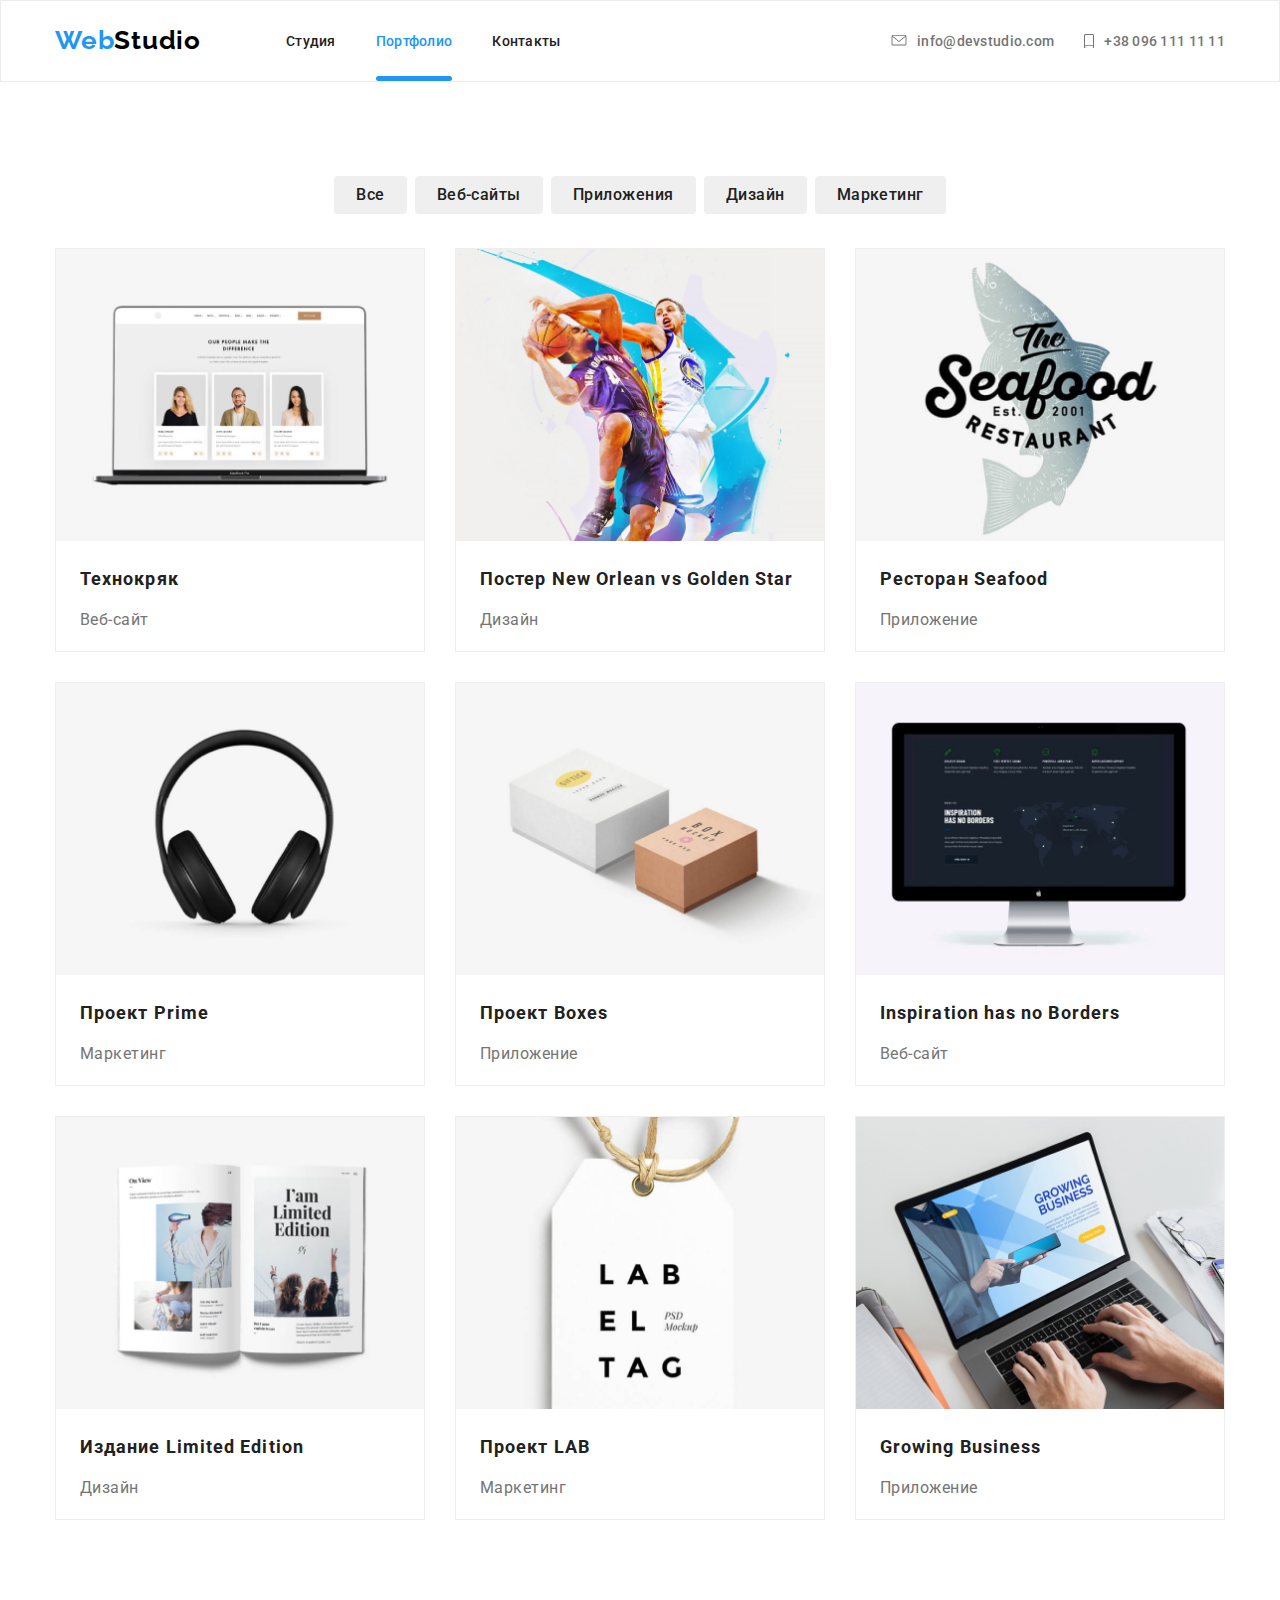
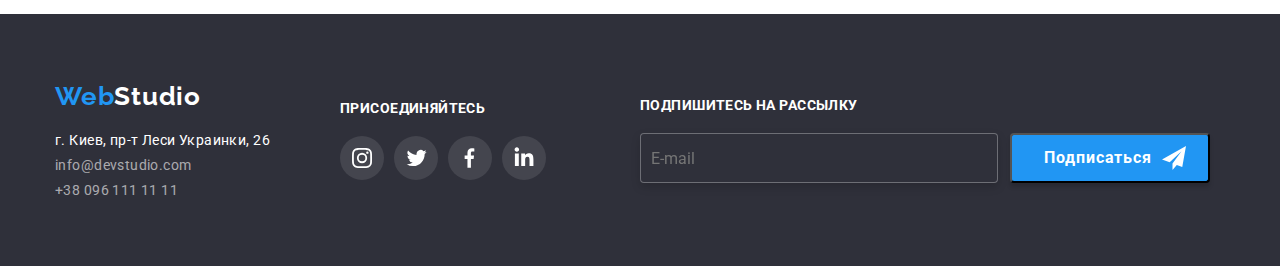
==== portfolio.html @ a8aee706 "new-repo_HW-7" ====
<!DOCTYPE html>
<html lang="ru">
  <head>
    <meta charset="UTF-8" />
    <meta name="viewport" content="width=device-width, initial-scale=1.0" />
    <title lang="en">Web studio</title>
    <link rel="stylesheet" href="./css/normalize.css" />
    <link rel="stylesheet" href="./css/main.css" />
    <link
      href="https://fonts.googleapis.com/css2?family=Raleway:wght@700&family=Roboto:wght@400;500;700&display=swap"
      rel="stylesheet"
    />
  </head>

  <body>
    <h1 hidden>111111</h1>

    <header>
      <div class="container">
        <!-- logo -->
        <a class="logo link" href="./index.html" aria-label="Главная страница"
          ><span class="logo-text link hover">Web</span> Studio</a
        >

        <!-- navigation -->
        <nav class="header-navigation">
          <ul class="header-navigation-list list">
            <li>
              <a class="link hover focus menu-underline" href="index.html"
                >Студия</a
              >
            </li>
            <li class="active-page">
              <a class="link hover focus current" href="portfolio.html"
                >Портфолио</a
              >
            </li>
            <li class="">
              <a class="link hover focus menu-underline" href="#">Контакты</a>
            </li>
          </ul>
        </nav>

        <!-- contacts -->
        <address class="header-address">
          <ul class="header-address-list list">
            <!-- e-mail -->
            <li class="header-address-list-email">
              <a
                class="header-address-list-email-link link hover focus"
                href="mailto:"
                aria-label="e-mail icon"
              >
                <svg
                  class="header-address-list-email-img"
                  width="16"
                  height="11.2"
                >
                  <use href="./images/sprite.svg#e-mail"></use>
                </svg>
                info@devstudio.com
              </a>
            </li>
            <!-- telephone -->
            <li class="header-address-list-tel">
              <a
                class="header-address-list-tel-link link hover focus"
                href="tel:+380961111111"
                aria-label="telephone icon"
              >
                <svg
                  class="header-address-list-tel-img"
                  width="10"
                  height="14.94"
                >
                  <use href="./images/sprite.svg#telephone"></use>
                </svg>
                +38 096 111 11 11
              </a>
            </li>
          </ul>
        </address>
      </div>
    </header>

    <main>
      <section>
        <!-- buttons section ====== Разделы сайта -->
        <div class="container buttons">
          <ul class="buttons-filter list">
            <li>
              <button>Все</button>
            </li>
            <li>
              <button>Веб-сайты</button>
            </li>
            <li>
              <button>Приложения</button>
            </li>
            <li>
              <button>Дизайн</button>
            </li>
            <li>
              <button>Маркетинг</button>
            </li>
          </ul>

          <!-- projects section -->
          <ul class="projects-list list">
            <!-- project-1 -->
            <li class="projects-list-item">
              <a class="projects-list-item-link link" href="#">
                <div class="projects-list-item-link-wraper">
                  <img
                    class="projects-list-item-img img"
                    src="./images/projects/1.jpg"
                    alt="Технокряк"
                  />
                  <p class="projects-list-item-overlay">
                    Технокряк это современная площадка распространения
                    коронавируса. Компании используют эту платформу для
                    цифрового шпионажа и атак на защищённые сервера конкурентов.
                  </p>
                </div>
                <div class="projects-list-item-description">
                  <h2 class="projects-list-item-title link">Технокряк</h2>
                  <p class="projects-list-item-type">Веб-сайт</p>
                </div>
              </a>
            </li>

            <!-- project-2 -->
            <li class="projects-list-item">
              <a class="projects-list-item-link link" href="">
                <div class="projects-list-item-link-wraper">
                  <img
                    class="projects-list-item-img img"
                    src="./images/projects/2.jpg"
                    alt="Постер"
                  />
                  <p class="projects-list-item-overlay">
                    22222222222222222222222
                  </p>
                </div>
                <div class="projects-list-item-description">
                  <h2 class="projects-list-item-title link">
                    Постер New Orlean vs Golden Star
                  </h2>
                  <p class="projects-list-item-type">Дизайн</p>
                </div>
              </a>
            </li>

            <!-- project-3 -->
            <li class="projects-list-item">
              <a class="projects-list-item-link link" href="#">
                <div class="projects-list-item-link-wraper">
                  <img
                    class="projects-list-item-img img"
                    src="./images/projects/3.jpg"
                    alt="Seafood"
                  />
                  <p class="projects-list-item-overlay">333333333333333</p>
                </div>
                <div class="projects-list-item-description">
                  <h2 class="projects-list-item-title">Ресторан Seafood</h2>
                  <p class="projects-list-item-type">Приложение</p>
                </div>
              </a>
            </li>

            <!-- project-4 -->
            <li class="projects-list-item">
              <a class="projects-list-item-link link" href="">
                <div class="projects-list-item-link-wraper">
                  <img
                    class="projects-list-item-img img"
                    src="./images/projects/4.jpg"
                    alt="Prime"
                  />
                  <p class="projects-list-item-overlay">44444444444444</p>
                </div>
                <div class="projects-list-item-description">
                  <h2 class="projects-list-item-title">Проект Prime</h2>
                  <p class="projects-list-item-type">Маркетинг</p>
                </div>
              </a>
            </li>

            <!-- project-5 -->
            <li class="projects-list-item">
              <a class="projects-list-item-link link" href="">
                <div class="projects-list-item-link-wraper">
                  <img
                    class="projects-list-item-img img"
                    src="./images/projects/5.jpg"
                    alt="Boxes"
                  />
                  <p class="projects-list-item-overlay">55555555555555</p>
                </div>
                <div class="projects-list-item-description">
                  <h2 class="projects-list-item-title">Проект Boxes</h2>
                  <p class="projects-list-item-type">Приложение</p>
                </div>
              </a>
            </li>

            <!-- project-6 -->
            <li class="projects-list-item">
              <a class="projects-list-item-link link" href="">
                <div class="projects-list-item-link-wraper">
                  <img
                    class="projects-list-item-img img"
                    src="./images/projects/6.jpg"
                    alt="Borders"
                  />
                  <p class="projects-list-item-overlay">66666666666</p>
                </div>
                <div class="projects-list-item-description">
                  <h2 class="projects-list-item-title">
                    Inspiration has no Borders
                  </h2>
                  <p class="projects-list-item-type">Веб-сайт</p>
                </div>
              </a>
            </li>

            <!-- project-7 -->
            <li class="projects-list-item">
              <a class="projects-list-item-link link" href="">
                <div class="projects-list-item-link-wraper">
                  <img
                    class="projects-list-item-img img"
                    src="./images/projects/7.jpg"
                    alt="Limited"
                  />
                  <p class="projects-list-item-overlay">77777777777777777</p>
                </div>
                <div class="projects-list-item-description">
                  <h2 class="projects-list-item-title">
                    Издание Limited Edition
                  </h2>
                  <p class="projects-list-item-type">Дизайн</p>
                </div>
              </a>
            </li>

            <!-- project-8 -->
            <li class="projects-list-item">
              <a class="projects-list-item-link link" href="">
                <div class="projects-list-item-link-wraper">
                  <img
                    class="projects-list-item-img img"
                    src="./images/projects/8.jpg"
                    alt="LAB"
                  />
                  <p class="projects-list-item-overlay">8888888888888*****</p>
                </div>
                <div class="projects-list-item-description">
                  <h2 class="projects-list-item-title">Проект LAB</h2>
                  <p class="projects-list-item-type">Маркетинг</p>
                </div>
              </a>
            </li>

            <!-- project-9 -->
            <li class="projects-list-item">
              <a class="projects-list-item-link link" href="">
                <div class="projects-list-item-link-wraper">
                  <img
                    class="projects-list-item-img img"
                    src="./images/projects/9.jpg"
                    alt="Business"
                  />
                  <p class="projects-list-item-overlay">9999999999999</p>
                </div>
                <div class="projects-list-item-description">
                  <h2 class="projects-list-item-title">Growing Business</h2>
                  <p class="projects-list-item-type">Приложение</p>
                </div>
              </a>
            </li>
          </ul>
        </div>
      </section>
    </main>

    <!-- FOOTER ============================================================= -->
    <footer>
      <div class="container">
        <!-- footer__contacts ========================================= -->
        <div class="footer__logo-contacts">
          <a
            class="logo-link link"
            href="./index.html"
            aria-label="Главная страница"
            ><span class="logo-2 link hover">Web</span> Studio</a
          >

          <!-- footer__address -->
          <address class="footer__contacts-address">
            г. Киев, пр-т Леси Украинки, 26
          </address>

          <ul class="footer__contacts-list list">
            <!-- footer__email -->
            <li>
              <a class="footer__contacts-list-email link" href="mailto:"
                >info@devstudio.com</a
              >
            </li>
            <!-- footer__tel -->
            <li>
              <a class="footer__contacts-list-tel link" href="tel:+380961111111"
                >+38 096 111 11 11</a
              >
            </li>
          </ul>
        </div>

        <!-- foorter-connections =======================================-->
        <div class="footer__connections">
          <!-- foorter-connections-title -->
          <p>Присоединяйтесь</p>

          <!-- Connections socials ====================================-->
          <ul class="footer__connections-socials list">
            <!-- Instagram -->
            <li class="footer__connections-socials-item">
              <a
                class="footer__connections-socials-item-link"
                href="#"
                aria-label="Instagram icon"
              >
                <svg class="footer__connections-socials-img">
                  <use href="./images/sprite.svg#instagram"></use>
                </svg>
              </a>
            </li>
            <!-- twitter -->
            <li class="footer__connections-socials-item">
              <a
                class="footer__connections-socials-item-link"
                href="#"
                aria-label="twitter icon"
              >
                <svg class="footer__connections-socials-img">
                  <use href="./images/sprite.svg#twitter"></use>
                </svg>
              </a>
            </li>
            <!-- facebook -->
            <li class="footer__connections-socials-item">
              <a
                class="footer__connections-socials-item-link"
                href="#"
                aria-label="facebook icon"
              >
                <svg class="footer__connections-socials-img">
                  <use href="./images/sprite.svg#facebook"></use>
                </svg>
              </a>
            </li>
            <!--  linkedin-->
            <li class="footer__connections-socials-item">
              <a
                class="footer__connections-socials-item-link"
                href="#"
                aria-label="linkedin icon"
              >
                <svg class="footer__connections-socials-img">
                  <use href="./images/sprite.svg#linkedin"></use>
                </svg>
              </a>
            </li>
          </ul>
        </div>

        <!-- Footer subscription ===========================================-->
        <div class="footer__subscription">
          <p class="footer__subscription-title">Подпишитесь на рассылку</p>

          <form class="footer__subscription-form" action="#" method="GET">
            <input
              class="footer__connection-input"
              type="email"
              lang="en"
              name="user-email"
              placeholder="E-mail"
              required
            />

            <button class="footer__button-tosign" type="submit">
              <span> Подписаться </span>
            </button>
          </form>
        </div>
      </div>
    </footer>
    <script src="./js/modal.js"></script>
  </body>
</html>
---- css/main.css ----
:root {
  /* header */
  --logo-text: "Raleway";
  --logo-color-1: #000000;
  --logo-color-2: #ffffff;
  --logo-color-3: #2196f3;
  /* headrer menu */
  --header-menu-title-color: #212121;
  --header-menu-address-color: #757575;
  /* main */
  --font: "Roboto";
  --font-color: #212121;
  --background-color: #ffffff;
  /* hero */
  --hero-slider-background-color: rgb(47, 48, 58, 0.4);
  --hero-title-color: #ffffff;
  --title-color: #212121;
  --description-text-color: #757575;
  /* section-2 merits-list */
  --merits-img-background-color: #f5f4fa;
  /* section-3 doing-list*/
  --doings-img-background: rgba(47, 48, 58, 0.8);
  --doings-img-font: #ffffff;
  /* clients list */
  --clients-list-color: #afb1b8;
  /* Team */
  --teammember-social-img-hover: #fff;
  /* footer */
  --footer__conection-text-color: #ffffff;
  --footer__address-text-color: rgba(255, 255, 255, 0.6);
  /* portfolio */
  --portfolio-list-item-shadow: 1px 4px 6px rgba(0, 0, 0, 0.16),
    0px 4px 4px rgba(0, 0, 0, 0.06), 0px 1px 1px rgba(0, 0, 0, 0.12);
  /* hover + focus */
  --accent-color: #2196f3;
}

* {
  padding: 0;
  margin: 0;
}

*,
*::before,
*::after {
  box-sizing: inherit;
}

html {
  box-sizing: border-box;
}

body {
  background-color: var(--background-color);
  font-family: var(--font);
  font-size: 16px;
  color: var(--font-color);
}

h1 {
  margin: 0;
}

h1,
h2,
h3 {
  margin-top: 0;
}

img {
  display: block;
  /* max-width: 100%; */
  /* height: auto; */
}

section {
  margin: 0 auto;
  width: 100%;
}

/* CLASSES =========== */
.hover:hover,
.focus:focus {
  color: var(--accent-color);
}

.link {
  text-decoration: none;
  display: block;
}

.list {
  list-style: none;
  margin-top: 0;
  margin-bottom: 0;
  padding-left: 0;
}

.img {
  display: block;
}

.container {
  width: 1200px;
  margin: 0 auto;
  padding-left: 15px;
  padding-right: 15px;
}

/* .flex-container {
  display: flex;
} */
/* HEADER =====================================*/
header {
  border: 1px solid #ececec;
}

header .container {
  display: flex;
  align-items: center;
  /* justify-content: space-between; */
}

/* logo ============== */
.logo {
  display: flex;
  align-items: center;
  font-family: var(--logo-text);
  font-style: normal;
  font-weight: bold;
  text-transform: capitalize;
  font-size: 26px;
  letter-spacing: 0.03em;
  color: var(--logo-color-1);
  margin-right: 85px;
}

.logo-text {
  font-family: var(--logo-text);
  font-style: normal;
  font-weight: bold;
  text-transform: capitalize;
  font-size: 26px;
  letter-spacing: 0.03em;
  color: var(--logo-color-3);
}

/* header navigation menu ======================  */
.header-navigation {
  display: flex;
  align-items: center;
}

.header-navigation-list {
  display: flex;
  align-items: center;
}

.header-navigation-list li:not(:last-child) {
  margin-right: 40px;
}

.header-navigation-list a {
  font-weight: 500;
  font-size: 14px;
  letter-spacing: 0.02em;
  color: var(--header-menu-title-color);
  transition: color 250ms cubic-bezier(0.4, 0, 0.2, 1);
}

.active-page,
.menu-underline {
  display: flex;
  align-items: center;
  height: 80px;
}

.active-page a.current {
  color: var(--accent-color);
}

/* menu underline ===========================  */
.active-page,
.menu-underline {
  position: relative;
}

.active-page::after,
.menu-underline::after {
  content: "";
  display: block;
  width: 100%;
  height: 5px;
  border-radius: 3px;
  background-color: var(--accent-color);
  margin-left: auto;
  margin-right: auto;
  position: absolute;
  bottom: 0;
  opacity: 0;
  transition: opacity 250ms cubic-bezier(0.4, 0, 0.2, 1);
}

.active-page::after {
  opacity: 1;
}

.menu-underline:hover::after,
.menu-underline:focus::after {
  opacity: 1;
}

/* contacts ==================================== */
.header-address {
  margin-left: auto;
}

.header-address ul {
  display: flex;
  align-items: center;
}

.header-address-list li:not(:last-child) {
  margin-right: 30px;
}

.header-address-list-email {
  display: flex;
  align-items: center;
  justify-content: center;
}

.header-address-list li a {
  display: flex;
  align-items: center;
  justify-content: center;
  font-weight: 500;
  font-size: 14px;
  letter-spacing: 0.02em;
  color: var(--header-menu-address-color);
  font-style: normal;
  transition: color 250ms cubic-bezier(0.4, 0, 0.2, 1);
}

.header-address-list-email-img {
  fill: var(--header-menu-address-color);
  margin-right: 10px;
  transition: all 250ms cubic-bezier(0.4, 0, 0.2, 1);
}

.header-address-list-email-link:hover .header-address-list-email-img,
.header-address-list-email-link:focus .header-address-list-email-img {
  fill: var(--accent-color);
}

.header-address-list-tel-img {
  fill: var(--header-menu-address-color);
  margin-right: 10px;
  transition: all 250ms cubic-bezier(0.4, 0, 0.2, 1);
}

.header-address-list-tel-link:hover .header-address-list-tel-img,
.header-address-list-tel-link:focus .header-address-list-tel-img {
  fill: var(--accent-color);
}

/* MAIN */
main {
  font-style: normal;
  font-weight: 500;
  letter-spacing: 0.03em;
  color: var(--font-color);
}

/* .title {
  font-weight: bold;
  font-size: 36px;
  letter-spacing: 0.03em;
  color: var(--title-color);
  text-align: center;
  margin-bottom: 50px;
} */
/* hero ==================================== */
.hero-slider {
  padding-bottom: 200px;
  padding-top: 200px;
  margin-left: auto;
  margin-right: auto;
  /* max-width: 1600px; */
  height: 600px;
  background-image: linear-gradient(to bottom, var(--hero-slider-background-color), var(--hero-slider-background-color)), url(../images/main/section-1/slider.jpg);
  background-position: center;
  background-repeat: no-repeat;
}

.hero-title {
  font-weight: 900;
  font-size: 44px;
  line-height: 60px;
  letter-spacing: 0.06em;
  text-transform: uppercase;
  color: #ffffff;
  text-align: center;
  margin-bottom: 30px;
}

.hero-button {
  background-color: #2196f3;
  box-shadow: 0px 4px 4px rgba(0, 0, 0, 0.15);
  border: 0;
  border-radius: 4px;
  font-weight: bold;
  font-size: 16px;
  color: #ffffff;
  width: 200px;
  height: 50px;
  left: 700px;
  top: 430px;
  display: block;
  margin-left: auto;
  margin-right: auto;
  transition: color 250ms cubic-bezier(0.4, 0, 0.2, 1);
}

.hero-button:hover,
.hero-button:focus {
  background-color: var(--background-color);
  color: var(--accent-color);
}

/*  Section 2  Merits =======================*/
.merits {
  padding-top: 94px;
  padding-bottom: 94px;
}

.merits-list {
  display: flex;
}

.merits-list li:not(:last-child) {
  margin-right: 30px;
}

.merits-list-item div {
  display: flex;
  align-items: center;
  justify-content: center;
  background-color: var(--merits-img-background-color);
  width: 100%;
  height: 120px;
  margin-bottom: 30px;
}

.merits-list-item h3 {
  font-weight: bold;
  font-size: 14px;
  letter-spacing: 0.03em;
  text-transform: uppercase;
  color: #212121;
  margin-bottom: 10px;
}

.merits-list-item p {
  font-weight: normal;
  font-size: 14px;
  line-height: 24px;
  letter-spacing: 0.03em;
  color: var(--description-text-color);
}

/* doings list ===================================*/
.doings {
  padding-bottom: 94px;
}

.doings .title {
  font-weight: bold;
  font-size: 36px;
  letter-spacing: 0.03em;
  color: var(--title-color);
  text-align: center;
  margin-bottom: 50px;
}

.doings-list {
  display: flex;
  justify-content: center;
}

.doings-list li {
  position: relative;
}

.doings-list li:not(:last-child) {
  margin-right: 30px;
}

.doings-list img {
  width: 370px;
}

.doings-list h3 {
  position: absolute;
  bottom: 0;
  display: flex;
  justify-content: center;
  align-items: center;
  width: 100%;
  height: 70px;
  background-color: var(--doings-img-background);
  font-family: var(--font);
  font-weight: 600;
  font-size: 14px;
  letter-spacing: 0.1em;
  text-transform: uppercase;
  color: var(--doings-img-font);
}

/* team section ==================================*/
.team {
  padding-top: 94px;
  padding-bottom: 94px;
  background-color: #f5f4fa;
}

.team .title {
  font-weight: bold;
  font-size: 36px;
  letter-spacing: 0.03em;
  color: var(--title-color);
  text-align: center;
  margin-bottom: 50px;
}

.team-list {
  display: flex;
  justify-content: center;
}

.team-list-teammate {
  background-color: #fff;
  box-shadow: 0px 2px 1px rgba(0, 0, 0, 0.2), 0px 1px 1px rgba(0, 0, 0, 0.14), 0px 1px 3px rgba(0, 0, 0, 0.12);
  border-radius: 0px 0px 4px 4px;
}

.team-list-teammate:not(:last-child) {
  margin-right: 30px;
}

.team-list-teammate-img {
  display: block;
  width: 270px;
  margin-bottom: 30px;
}

.team-list-teammate h3 {
  font-weight: 500;
  font-size: 16px;
  letter-spacing: 0.03em;
  color: var(--title-color);
  text-align: center;
  margin-bottom: 10px;
}

.team-list-teammate p {
  font-weight: normal;
  font-size: 16px;
  letter-spacing: 0.03em;
  color: var(--description-text-color);
  text-align: center;
  margin-bottom: 16px;
}

.team-list-teammate-social-list {
  display: flex;
  justify-content: space-between;
  margin-left: 32px;
  margin-right: 32px;
  margin-bottom: 30px;
}

.team-list-teammate-social-list li a {
  display: flex;
  justify-content: center;
  align-items: center;
  width: 44px;
  height: 44px;
  border-radius: 50%;
}

.team-list-teammate-social-list-item-link-svg {
  width: 44px;
  height: 44px;
  fill: #afb1b8;
  transition: fill 250ms cubic-bezier(0.4, 0, 0.2, 1);
}

.team-list-teammate-social-list-item a {
  transition: background-color 250ms cubic-bezier(0.4, 0, 0.2, 1);
}

.team a:hover,
.team a:focus {
  background-color: var(--accent-color);
}

.team a:hover .team-list-teammate-social-list-item-link-svg,
.team a:focus .team-list-teammate-social-list-item-link-svg {
  fill: var(--teammember-social-img-hover);
}

/* Clients section ===============================*/
.clients {
  padding-top: 94px;
  padding-bottom: 94px;
}

.clients > .container {
  text-align: center;
}

.clients h2 {
  margin-bottom: 50px;
}

.clients-list {
  display: flex;
  justify-content: center;
  align-items: center;
}

.clients-list li:not(:last-child) {
  margin-right: 30px;
}

.clients-list a {
  display: flex;
  justify-content: center;
  align-items: center;
  width: 170px;
  height: 90px;
  border: 1px solid var(--clients-list-color);
  border-radius: 4px;
  transition: border 250ms cubic-bezier(0.4, 0, 0.2, 1);
}

.clients-list a:hover,
.clients-list a:focus {
  border: 1px solid var(--accent-color);
}

.clients-list-item-img {
  fill: var(--clients-list-color);
  transition: fill 250ms cubic-bezier(0.4, 0, 0.2, 1);
}

.clients-list a:hover .clients-list-item-img,
.clients-list a:focus .clients-list-item-img {
  fill: var(--accent-color);
}

/* Portfolio filter  ========================*/
main .buttons {
  padding-top: 94px;
  padding-bottom: 94px;
}

.buttons-filter {
  display: flex;
  justify-content: center;
  margin-bottom: 34px;
}

.buttons-filter li:not(:last-child) {
  margin-right: 8px;
}

.buttons-filter button {
  font-family: var(--font);
  color: var(--font-color);
  font-weight: 500;
  font-size: 16px;
  letter-spacing: 0.03em;
  line-height: 26px;
  border-radius: 4px;
  border: none;
  padding: 6px 22px 6px 22px;
  /* text-align: center; */
  /* box-shadow: 0px 2px 2px rgba(0, 0, 0, 0.12), 0px 1px 2px rgba(0, 0, 0, 0.08),
    0px 3px 1px rgba(0, 0, 0, 0.1); */
  /* transition: background-color 250ms cubic-bezier(0.4, 0, 0.2, 1);
  transition: color 250ms cubic-bezier(0.4, 0, 0.2, 1); */
}

.buttons-filter button:hover,
.buttons-filter button:focus {
  color: var(--background-color);
  background-color: var(--accent-color);
  box-shadow: var(--portfolio-list-item-shadow);
}

/* Portfolio Projects ============================*/
.projects-list {
  display: flex;
  flex-wrap: wrap;
}

.projects-list li {
  width: calc((100% - 60px) / 3);
  height: 404px;
  margin-right: 30px;
  margin-bottom: 30px;
  border: 1px solid #eeeeee;
}

.projects-list li:nth-child(3n) {
  margin-right: 0;
}

.projects-list li:nth-child(n + 7) {
  margin-bottom: 0;
}

.projects-list-item a {
  height: 100%;
}

.projects-list-item-img {
  width: 100%;
}

.projects-list-item-description {
  margin-left: 24px;
  margin-top: 20px;
}

.projects-list-item-link h2 {
  font-style: normal;
  font-weight: bold;
  font-size: 18px;
  letter-spacing: 0.06em;
  line-height: 36px;
  color: var(--title-color);
  margin-bottom: 8px;
}

.projects-list-item-description > p {
  font-family: var(--font);
  font-style: normal;
  font-weight: normal;
  font-size: 16px;
  letter-spacing: 0.03em;
  line-height: 30px;
  color: var(--description-text-color);
  /* margin-bottom: 20px; */
}

/* Project item hover+focus ================== */
.projects-list-item-link:hover .projects-list-item-overlay,
.projects-list-item-link:focus .projects-list-item-overlay {
  top: 0;
}

.projects-list-item-link:hover,
.projects-list-item-link:focus {
  outline: 1px solid #eeeeee;
  box-shadow: var(--portfolio-list-item-shadow);
}

/* Project item overlay ================== */
.projects-list-item-link-wraper {
  position: relative;
  overflow: hidden;
}

.projects-list-item-overlay {
  position: absolute;
  top: 100%;
  left: 0;
  width: 100%;
  height: 100%;
  padding: 63px 24px;
  background: rgba(33, 150, 243, 0.9);
  font-family: Roboto;
  font-style: normal;
  font-weight: normal;
  font-size: 18px;
  letter-spacing: 0.03em;
  color: #ffffff;
  transition: all 250ms cubic-bezier(0.4, 0, 0.2, 1);
}

/* Footer ========================================*/
footer {
  display: flex;
  align-items: center;
  justify-content: center;
  margin-left: auto;
  margin-right: auto;
  background: #2f303a;
  height: 252px;
}

footer .container {
  display: flex;
  align-items: center;
  justify-content: start;
}

/* footer__logo-contacts */
.footer__logo-contacts {
  margin-right: 70px;
}

/* footer logo ==================*/
footer .logo-link {
  display: flex;
  margin-bottom: 20px;
}

footer .logo-link {
  font-family: var(--logo-text);
  font-style: normal;
  font-weight: bold;
  text-transform: capitalize;
  font-size: 26px;
  letter-spacing: 0.03em;
  color: var(--logo-color-2);
}

footer .logo-link span {
  color: var(--logo-color-3);
}

/* footer contacts ==================*/
.footer__contacts-address {
  font-family: var(--font);
  font-style: normal;
  font-weight: normal;
  font-size: 14px;
  letter-spacing: 0.03em;
  color: #ffffff;
  margin-bottom: 9px;
}

.footer__contacts-list li:not(:last-child) {
  margin-bottom: 9px;
}

.footer__contacts-list-email,
.footer__contacts-list-tel {
  font-family: var(--font);
  font-style: normal;
  font-weight: normal;
  font-size: 14px;
  letter-spacing: 0.03em;
  color: rgba(255, 255, 255, 0.6);
}

/* Footer connections */
.footer__connections p {
  font-family: var(--font);
  font-style: normal;
  font-weight: bold;
  font-size: 14px;
  letter-spacing: 0.03em;
  text-transform: uppercase;
  color: var(--footer__conection-text-color);
  display: block;
  margin-bottom: 20px;
}

/* Footer socials connections ==================== */
.footer__connections-socials {
  display: flex;
  justify-content: center;
  align-items: center;
  margin-right: 94px;
}

.footer__connections-socials-item:not(:last-child) {
  margin-right: 10px;
}

.footer__connections-socials-item {
  display: flex;
  justify-content: center;
  align-items: center;
  width: 44px;
  height: 44px;
  border-radius: 50%;
  background-color: rgba(255, 255, 255, 0.1);
  background-position: center;
  background-repeat: no-repeat;
  transition: background-color 250ms cubic-bezier(0.4, 0, 0.2, 1);
}

.footer__connections-socials-item a {
  width: 100%;
  height: 100%;
  border-radius: 50%;
}

.footer__connections-socials-item a:hover,
.footer__connections-socials-item a:focus {
  background-color: var(--accent-color);
}

.footer__connections-socials-item svg {
  width: 100%;
  height: 100%;
  fill: var(--footer__conection-text-color);
}

/* Footer subscription ===================  */
.footer__subscription-title {
  font-family: var(--font);
  font-style: normal;
  font-weight: bold;
  font-size: 14px;
  letter-spacing: 0.03em;
  text-transform: uppercase;
  color: var(--footer__conection-text-color);
  margin-bottom: 20px;
}

.footer__subscription-form {
  display: flex;
}

.footer__contact-form-section {
  padding: 0;
}

.footer__subscription input {
  width: 358px;
  height: 50px;
  color: white;
  background: #2f303a;
  border: 1px solid rgba(255, 255, 255, 0.3);
  filter: drop-shadow(0px 4px 4px rgba(0, 0, 0, 0.15));
  border-radius: 4px;
  margin-right: 12px;
  padding-left: 10px;
}

/* Footer button */
.footer__button-tosign {
  display: flex;
  align-items: center;
  justify-content: center;
  width: 200px;
  height: 50px;
  padding-left: 10px;
  background: #2196f3;
  box-shadow: 0px 4px 4px rgba(0, 0, 0, 0.15);
  border-radius: 4px;
  font-family: var(--font);
  font-style: normal;
  font-weight: bold;
  font-size: 16px;
  letter-spacing: 0.06em;
  color: white;
}

.footer__button-tosign p {
  margin-right: 10px;
}

.footer__button-tosign::after {
  content: "";
  display: block;
  background-image: url(../images/footer/icon-send.svg);
  width: 24px;
  height: 24px;
  background-repeat: no-repeat;
  margin-left: 10px;
}

/* Backdrop ================================================= */
.backdrop {
  position: fixed;
  z-index: 100;
  opacity: 1;
  top: 0;
  left: 0;
  right: 0;
  bottom: 0;
  background-color: rgba(0, 0, 0, 0.2);
  transition: all 0.5s ease-in;
}

.backdrop.is-hidden {
  visibility: hidden;
  opacity: 0;
  pointer-events: none;
}

.is-hidden .modal {
  transform: translate(-50%, -50%) scale(0.5);
}

/* Modal window ======================== */
.modal {
  position: absolute;
  z-index: 100;
  top: 50%;
  left: 50%;
  transform: translate(-50%, -50%) scale(1);
  width: 528px;
  height: 581px;
  padding: 40px;
  background-color: white;
  box-shadow: 0px 1px 3px rgba(0, 0, 0, 0.12), 0px 1px 1px rgba(0, 0, 0, 0.14), 0px 2px 1px rgba(0, 0, 0, 0.2);
  border-radius: 4px;
  transition: transform 0.5s;
}

/* Modal button close ========== */
.modal-btn-close {
  position: absolute;
  display: flex;
  justify-content: center;
  align-items: center;
  top: 8px;
  right: 8px;
  width: 30px;
  height: 30px;
  background: white;
  border: 1px solid rgba(0, 0, 0, 0.1);
  border-radius: 50%;
  cursor: pointer;
}

.modal-btn-close:hover,
.modal-btn-close:focus {
  fill: var(--accent-color);
  border-color: var(--accent-color);
}

.modal-btn-close__icon-x {
  height: 11px;
  width: 11px;
}

/* Modal title */
.modal__title {
  text-align: center;
  font-family: Roboto;
  font-weight: bold;
  font-size: 20px;
  letter-spacing: 0.03em;
  margin-bottom: 12px;
}

/* Form ============================= */
/* Form items =========================================== */
.form__items {
  margin-left: auto;
  margin-right: auto;
}

/* Form item */
.form__item {
  position: relative;
  margin-bottom: 10px;
}

.form__item-label {
  display: block;
  font-family: Roboto;
  font-style: normal;
  font-weight: normal;
  font-size: 12px;
  line-height: 14px;
  letter-spacing: 0.01em;
  color: #757575;
  margin-bottom: 4px;
}

/* Form Inputs  ========================== */
.form__item-input {
  display: block;
  z-index: 1;
  width: 100%;
  height: 40px;
  padding-left: 42px;
  border: 1px solid rgba(33, 33, 33, 0.2);
  border-radius: 4px;
}

.form__item-input:not(:last-child) {
  margin-bottom: 10px;
}

.form__item-input:focus,
.form__item-input:hover {
  outline: none;
  border-color: var(--accent-color);
}

/* Inputs icons ================================= */
.form__item-input:focus + .form__item-input-svg,
.form__item-input:hover + .form__item-input-svg {
  fill: var(--accent-color);
}

.form__item-input-svg {
  position: absolute;
  z-index: 100;
  top: 50%;
  left: 12px;
  width: 18px;
  height: 18px;
}

/* Form message ========================================== */
.form__message {
  font-family: Roboto;
  font-style: normal;
  font-weight: normal;
  font-size: 14px;
  line-height: 16px;
  letter-spacing: 0.01em;
  width: 100%;
  height: 120px;
  padding-left: 16px;
  padding-top: 12px;
  resize: none;
  margin-bottom: 20px;
}

/* Form Agreements  ==============================*/
.form__agreement-label {
  display: flex;
  align-items: center;
  justify-content: center;
  flex-direction: row-reverse;
  margin-bottom: 30px;
  font-family: Roboto;
  font-weight: normal;
  font-size: 14px;
  line-height: 24px;
  letter-spacing: 0.03em;
  color: #757575;
}

.form__agreement-label a {
  font-family: Roboto;
  font-weight: normal;
  font-size: 14px;
  line-height: 24px;
  letter-spacing: 0.03em;
  color: #2196f3;
  text-decoration: underline;
  margin-left: 3px;
}

/* Form castom-checkbox  */
.form__castom-checkbox {
  margin-right: 7px;
  width: 16px;
  height: 15px;
  border: 2px solid #212121;
  border-radius: 4px;
  fill: white;
  background-color: var(--background-color);
  transition-property: background-color, border-color;
  transition-duration: 250ms;
  transition-timing-function: cubic-bezier(0.4, 0, 0.2, 1);
}

.form__castom-checkbox svg {
  display: block;
}

.form-input-check:checked ~ .form__castom-checkbox {
  background-color: var(--accent-color);
  border-color: var(--accent-color);
}

.hidden-form-checkbox {
  display: none;
}

/* Form button */
.form__button {
  background-color: #2196f3;
  box-shadow: 0px 4px 4px rgba(0, 0, 0, 0.15);
  border-radius: 4px;
  font-weight: bold;
  font-size: 16px;
  color: white;
  width: 200px;
  height: 50px;
  left: 700px;
  top: 430px;
  display: block;
  margin-left: auto;
  margin-right: auto;
  transition: color 250ms cubic-bezier(0.4, 0, 0.2, 1);
}
/*# sourceMappingURL=main.css.map */
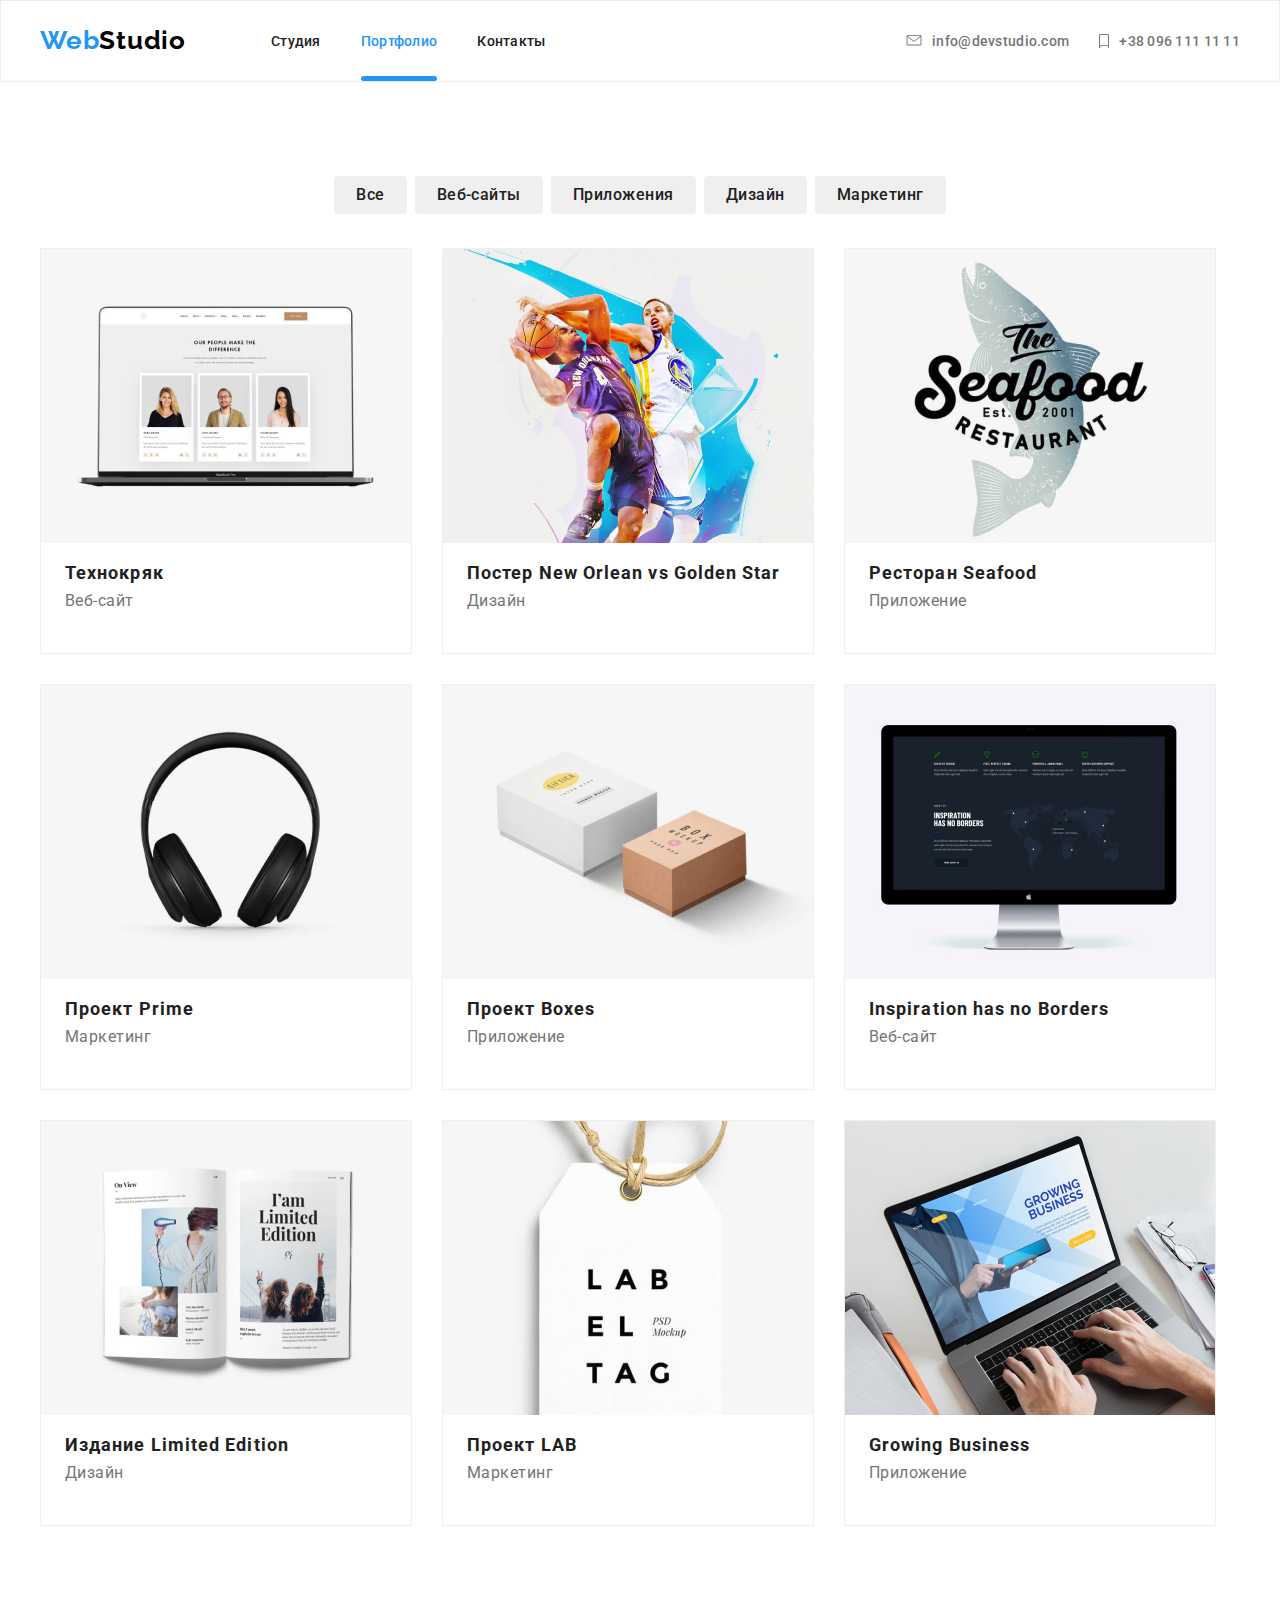
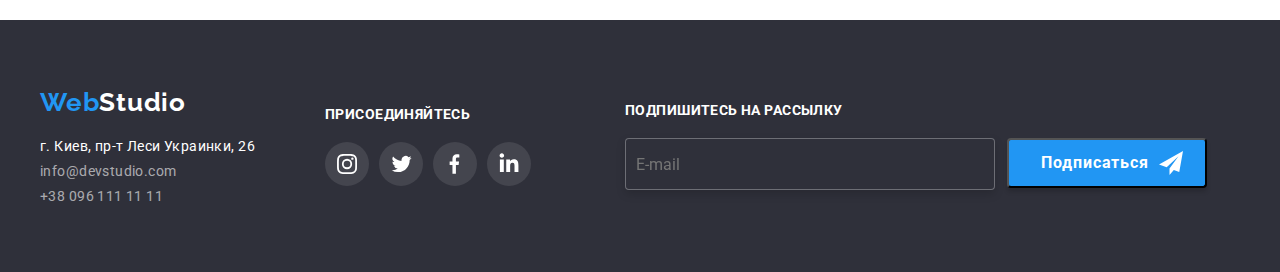
==== commit c8214715: "mixins_add #4" ====
--- a/portfolio.html
+++ b/portfolio.html
@@ -5,7 +5,7 @@
     <meta name="viewport" content="width=device-width, initial-scale=1.0" />
     <title lang="en">Web studio</title>
     <link rel="stylesheet" href="./css/normalize.css" />
-    <link rel="stylesheet" href="./css/main.css" />
+    <link rel="stylesheet" href="./css/portfolio.css" />
     <link
       href="https://fonts.googleapis.com/css2?family=Raleway:wght@700&family=Roboto:wght@400;500;700&display=swap"
       rel="stylesheet"
@@ -86,7 +86,7 @@
     <main>
       <section>
         <!-- buttons section ====== Разделы сайта -->
-        <div class="container buttons">
+        <div class="container projects">
           <ul class="buttons-filter list">
             <li>
               <button>Все</button>
--- a/css/portfolio.css
+++ b/css/portfolio.css
@@ -0,0 +1,661 @@
+/* header */
+/* headrer menu */
+/* main */
+/* hero */
+/* section-2 merits-list */
+/* section-3 doing-list*/
+/* clients list */
+/* Team */
+/* footer */
+/* portfolio */
+/* hover + focus */
+* {
+  padding: 0;
+  margin: 0;
+}
+
+*::before, *::after {
+  box-sizing: inherit;
+}
+
+html {
+  box-sizing: border-box;
+}
+
+body {
+  font-family: "Roboto";
+  font-style: normal;
+  font-size: 16px;
+  font-weight: 500;
+  letter-spacing: 0.03em;
+  color: #212121;
+  background-color: white;
+}
+
+img {
+  display: block;
+}
+
+/* CLASSES =========== */
+.hover:hover,
+.focus:focus {
+  color: #2196f3;
+}
+
+.link {
+  display: block;
+  text-decoration: none;
+}
+
+.list {
+  list-style: none;
+  margin-top: 0;
+  margin-bottom: 0;
+  padding-left: 0;
+}
+
+.img {
+  display: block;
+}
+
+.title {
+  text-align: center;
+  font-family: "Roboto";
+  font-style: normal;
+  font-size: 36px;
+  font-weight: bold;
+  letter-spacing: 0.03em;
+  color: #212121;
+}
+
+section {
+  margin: 0 auto;
+  width: 100%;
+}
+
+.container {
+  width: 1200px;
+  margin: 0 auto;
+  padding-left: 15px;
+  padding-right: 15px;
+}
+
+/* .flex-container {
+  display: flex;
+} */
+/* HEADER =====================================*/
+header {
+  border: 1px solid #ececec;
+}
+
+header .container {
+  display: flex;
+  align-items: center;
+}
+
+/* contacts ==================================== */
+.header-address {
+  margin-left: auto;
+}
+
+.header-address ul {
+  display: flex;
+  align-items: center;
+}
+
+.header-address ul li {
+  display: flex;
+  align-items: center;
+  justify-content: center;
+}
+
+.header-address ul li:not(:last-child) {
+  margin-right: 30px;
+}
+
+.header-address ul li a {
+  display: flex;
+  align-items: center;
+  justify-content: center;
+  font-family: "Roboto";
+  font-style: normal;
+  font-size: 14px;
+  font-weight: 500;
+  letter-spacing: 0.02em;
+  color: #757575;
+  transition: color 250ms cubic-bezier(0.4, 0, 0.2, 1);
+}
+
+.header-address ul li .header-address-list-email-img {
+  fill: #757575;
+  margin-right: 10px;
+  transition: all 250ms cubic-bezier(0.4, 0, 0.2, 1);
+}
+
+.header-address ul li .header-address-list-email-link:hover .header-address-list-email-img,
+.header-address ul li .header-address-list-email-link:focus .header-address-list-email-img {
+  fill: #2196f3;
+}
+
+.header-address ul li .header-address-list-tel-img {
+  fill: #757575;
+  margin-right: 10px;
+  transition: all 250ms cubic-bezier(0.4, 0, 0.2, 1);
+}
+
+.header-address ul li .header-address-list-tel-link:hover .header-address-list-tel-img,
+.header-address ul li .header-address-list-tel-link:focus .header-address-list-tel-img {
+  fill: #2196f3;
+}
+
+/* Portfolio Projects list ============================*/
+.projects-list {
+  display: flex;
+  flex-wrap: wrap;
+  /* projects list items ===================================*/
+  /* Project item hover+focus ================== */
+  /* Project item overlay ================== */
+}
+
+.projects-list li {
+  height: 404px;
+  margin-right: 30px;
+  margin-bottom: 30px;
+  border: 1px solid #eeeeee;
+}
+
+.projects-list li:nth-child(3n) {
+  margin-right: 0;
+}
+
+.projects-list li:nth-child(n + 7) {
+  margin-bottom: 0;
+}
+
+.projects-list .projects-list-item a {
+  height: 100%;
+}
+
+.projects-list .projects-list-item-img {
+  width: 100%;
+}
+
+.projects-list .projects-list-item-description {
+  margin-left: 24px;
+  margin-top: 20px;
+}
+
+.projects-list .projects-list-item-link h2 {
+  font-family: "Roboto";
+  font-style: normal;
+  font-size: 18px;
+  font-weight: bold;
+  letter-spacing: 0.06em;
+  color: #212121;
+  margin-bottom: 8px;
+}
+
+.projects-list .projects-list-item-description > p {
+  font-family: "Roboto";
+  font-style: normal;
+  font-size: 16px;
+  font-weight: normal;
+  letter-spacing: 0.03em;
+  color: #757575;
+}
+
+.projects-list .projects-list-item-link:hover .projects-list-item-overlay,
+.projects-list .projects-list-item-link:focus .projects-list-item-overlay {
+  top: 0;
+}
+
+.projects-list .projects-list-item-link:hover, .projects-list .projects-list-item-link:focus {
+  outline: 1px solid #eeeeee;
+  box-shadow: 1px 4px 6px rgba(0, 0, 0, 0.16), 0px 4px 4px rgba(0, 0, 0, 0.06), 0px 1px 1px rgba(0, 0, 0, 0.12);
+}
+
+.projects-list .projects-list-item-link-wraper {
+  position: relative;
+  overflow: hidden;
+}
+
+.projects-list .projects-list-item-overlay {
+  position: absolute;
+  top: 100%;
+  left: 0;
+  width: 100%;
+  height: 100%;
+  padding: 63px 24px;
+  background: rgba(33, 150, 243, 0.9);
+  font-family: "Roboto";
+  font-style: normal;
+  font-size: 18px;
+  font-weight: normal;
+  letter-spacing: 0.03em;
+  color: white;
+  transition: all 250ms cubic-bezier(0.4, 0, 0.2, 1);
+}
+
+/* Footer ========================================*/
+footer {
+  display: flex;
+  align-items: center;
+  justify-content: center;
+  height: 252px;
+  margin-left: auto;
+  margin-right: auto;
+  background: #2f303a;
+}
+
+footer .container {
+  display: flex;
+  align-items: center;
+  justify-content: start;
+  /* Footer logo-contacts ============= */
+  /* footer contacts ==================*/
+  /* Footer connections */
+  /* Footer subscription ===================  */
+}
+
+footer .container .footer__logo-contacts {
+  margin-right: 70px;
+}
+
+footer .container .footer__contacts-address {
+  font-family: "Roboto";
+  font-style: normal;
+  font-size: 14px;
+  font-weight: normal;
+  letter-spacing: 0.03em;
+  color: white;
+  margin-bottom: 9px;
+}
+
+footer .container .footer__contacts-list li:not(:last-child) {
+  margin-bottom: 9px;
+}
+
+footer .container .footer__contacts-list-email,
+footer .container .footer__contacts-list-tel {
+  font-family: "Roboto";
+  font-style: normal;
+  font-size: 14px;
+  font-weight: normal;
+  letter-spacing: 0.03em;
+  color: rgba(255, 255, 255, 0.6);
+}
+
+footer .container .footer__connections p {
+  display: block;
+  margin-bottom: 20px;
+  font-family: "Roboto";
+  font-style: normal;
+  font-size: 14px;
+  font-weight: bold;
+  letter-spacing: 0.03em;
+  text-transform: uppercase;
+  color: white;
+}
+
+footer .container .footer__subscription-title {
+  font-family: "Roboto";
+  font-style: normal;
+  font-size: 14px;
+  font-weight: bold;
+  letter-spacing: 0.03em;
+  text-transform: uppercase;
+  color: white;
+  margin-bottom: 20px;
+}
+
+footer .container .footer__subscription-form {
+  display: flex;
+}
+
+footer .container .footer__contact-form-section {
+  padding: 0;
+}
+
+footer .container .footer__subscription input {
+  width: 358px;
+  height: 50px;
+  color: white;
+  background: #2f303a;
+  border: 1px solid rgba(255, 255, 255, 0.3);
+  filter: drop-shadow(0px 4px 4px rgba(0, 0, 0, 0.15));
+  border-radius: 4px;
+  margin-right: 12px;
+  padding-left: 10px;
+}
+
+.hero-button {
+  position: absolute;
+  top: 350px;
+  left: 50%;
+  transform: translateX(-50%);
+  display: block;
+  width: 200px;
+  height: 50px;
+  margin-left: auto;
+  margin-right: auto;
+  background-color: #2196f3;
+  box-shadow: 0px 4px 4px rgba(0, 0, 0, 0.15);
+  border: 0;
+  border-radius: 4px;
+  font-family: "Roboto";
+  font-style: normal;
+  font-size: 16px;
+  font-weight: bold;
+  letter-spacing: 0.06em;
+  color: #ffffff;
+  transition: color 250ms cubic-bezier(0.4, 0, 0.2, 1);
+}
+
+.hero-button:hover, .hero-button:focus {
+  background-color: white;
+  color: #2196f3;
+}
+
+/* Portfolio filter  ========================*/
+.projects {
+  padding-top: 94px;
+  padding-bottom: 94px;
+}
+
+.projects .buttons-filter {
+  display: flex;
+  justify-content: center;
+  margin-bottom: 34px;
+}
+
+.projects .buttons-filter li:not(:last-child) {
+  margin-right: 8px;
+}
+
+.projects .buttons-filter button {
+  font-family: "Roboto";
+  font-style: normal;
+  font-size: 16px;
+  font-weight: 500;
+  letter-spacing: 0.03em;
+  color: #212121;
+  height: 38px;
+  border-radius: 4px;
+  border: none;
+  padding: 6px 22px 6px 22px;
+}
+
+.projects .buttons-filter button:hover, .projects .buttons-filter button:focus {
+  color: white;
+  background-color: #2196f3;
+  box-shadow: 1px 4px 6px rgba(0, 0, 0, 0.16), 0px 4px 4px rgba(0, 0, 0, 0.06), 0px 1px 1px rgba(0, 0, 0, 0.12);
+}
+
+/* Footer button ========================*/
+.footer__button-tosign {
+  display: flex;
+  align-items: center;
+  justify-content: center;
+  width: 200px;
+  height: 50px;
+  padding-left: 10px;
+  background: #2196f3;
+  box-shadow: 0px 4px 4px rgba(0, 0, 0, 0.15);
+  border-radius: 4px;
+  font-family: "Roboto";
+  font-style: normal;
+  font-size: 16px;
+  font-weight: bold;
+  letter-spacing: 0.06em;
+  color: white;
+}
+
+.footer__button-tosign p {
+  margin-right: 10px;
+}
+
+.footer__button-tosign::after {
+  content: "";
+  display: block;
+  background-image: url(../images/footer/icon-send.svg);
+  width: 24px;
+  height: 24px;
+  background-repeat: no-repeat;
+  margin-left: 10px;
+}
+
+/* Modal button close ========== */
+.modal-btn-close {
+  position: absolute;
+  display: flex;
+  justify-content: center;
+  align-items: center;
+  top: 8px;
+  right: 8px;
+  width: 30px;
+  height: 30px;
+  background: white;
+  border: 1px solid rgba(0, 0, 0, 0.1);
+  border-radius: 50%;
+  cursor: pointer;
+}
+
+.modal-btn-close:hover, .modal-btn-close:focus {
+  fill: #2196f3;
+  border-color: #2196f3;
+}
+
+.modal-btn-close .modal-btn-close__icon-x {
+  height: 11px;
+  width: 11px;
+}
+
+/* Form button accept ===============*/
+.form__button {
+  display: block;
+  margin-left: auto;
+  margin-right: auto;
+  width: 200px;
+  height: 50px;
+  left: 700px;
+  top: 430px;
+  font-family: "Roboto";
+  font-style: normal;
+  font-size: 16px;
+  font-weight: bold;
+  letter-spacing: 0.06em;
+  color: white;
+  background-color: #2196f3;
+  box-shadow: 0px 4px 4px rgba(0, 0, 0, 0.15);
+  border-radius: 4px;
+  transition: color 250ms cubic-bezier(0.4, 0, 0.2, 1);
+}
+
+/* header navigation menu ======================  */
+.header-navigation {
+  display: flex;
+  align-items: center;
+}
+
+.header-navigation-list {
+  display: flex;
+  align-items: center;
+}
+
+.header-navigation-list li:not(:last-child) {
+  margin-right: 40px;
+}
+
+.header-navigation-list a {
+  font-family: "Roboto";
+  font-style: normal;
+  font-size: 14px;
+  font-weight: 500;
+  letter-spacing: 0.02em;
+  color: #212121;
+  transition: color 250ms cubic-bezier(0.4, 0, 0.2, 1);
+}
+
+.active-page,
+.menu-underline {
+  display: flex;
+  align-items: center;
+  height: 80px;
+}
+
+.active-page a.current {
+  color: #2196f3;
+}
+
+/* Portfolio menu underline ===========================  */
+.active-page,
+.menu-underline {
+  position: relative;
+}
+
+.active-page::after,
+.menu-underline::after {
+  content: "";
+  display: block;
+  width: 100%;
+  height: 5px;
+  border-radius: 3px;
+  background-color: #2196f3;
+  margin-left: auto;
+  margin-right: auto;
+  position: absolute;
+  bottom: 0;
+  opacity: 0;
+  transition: opacity 250ms cubic-bezier(0.4, 0, 0.2, 1);
+}
+
+.active-page::after {
+  opacity: 1;
+}
+
+.menu-underline:hover::after,
+.menu-underline:focus::after {
+  opacity: 1;
+}
+
+/* Header logo ============== */
+.logo {
+  display: flex;
+  align-items: center;
+  font-family: "Raleway";
+  font-style: normal;
+  font-size: 26px;
+  font-weight: bold;
+  letter-spacing: 0.03em;
+  text-transform: capitalize;
+  color: black;
+  margin-right: 85px;
+}
+
+.logo .logo-text {
+  font-family: "Raleway";
+  font-style: normal;
+  font-size: 26px;
+  font-weight: bold;
+  letter-spacing: 0.03em;
+  text-transform: capitalize;
+  color: #2196f3;
+}
+
+/* Footer logo ==================*/
+footer .logo-link {
+  display: flex;
+  margin-bottom: 20px;
+  font-family: "Raleway";
+  font-style: normal;
+  font-size: 26px;
+  font-weight: bold;
+  letter-spacing: 0.03em;
+  text-transform: capitalize;
+  color: white;
+}
+
+footer .logo-link span {
+  color: #2196f3;
+}
+
+.team-list-teammate-social-list {
+  display: flex;
+  justify-content: space-between;
+  margin-left: 32px;
+  margin-right: 32px;
+  margin-bottom: 30px;
+}
+
+.team-list-teammate-social-list li a {
+  display: flex;
+  justify-content: center;
+  align-items: center;
+  width: 44px;
+  height: 44px;
+  border-radius: 50%;
+}
+
+.team-list-teammate-social-list .team-list-teammate-social-list-item-link-svg {
+  width: 44px;
+  height: 44px;
+  fill: #afb1b8;
+  transition: fill 250ms cubic-bezier(0.4, 0, 0.2, 1);
+}
+
+.team-list-teammate-social-list .team-list-teammate-social-list-item a {
+  transition: background-color 250ms cubic-bezier(0.4, 0, 0.2, 1);
+}
+
+.team a:hover,
+.team a:focus {
+  background-color: #2196f3;
+}
+
+.team a:hover .team-list-teammate-social-list-item-link-svg,
+.team a:focus .team-list-teammate-social-list-item-link-svg {
+  fill: white;
+}
+
+/* Footer socials connections ==================== */
+.footer__connections-socials {
+  display: flex;
+  justify-content: center;
+  align-items: center;
+  margin-right: 94px;
+}
+
+.footer__connections-socials .footer__connections-socials-item {
+  display: flex;
+  justify-content: center;
+  align-items: center;
+  width: 44px;
+  height: 44px;
+  border-radius: 50%;
+  background-color: rgba(255, 255, 255, 0.1);
+  background-position: center;
+  background-repeat: no-repeat;
+  transition: background-color 250ms cubic-bezier(0.4, 0, 0.2, 1);
+}
+
+.footer__connections-socials .footer__connections-socials-item:not(:last-child) {
+  margin-right: 10px;
+}
+
+.footer__connections-socials .footer__connections-socials-item a {
+  width: 100%;
+  height: 100%;
+  border-radius: 50%;
+}
+
+.footer__connections-socials .footer__connections-socials-item a:hover,
+.footer__connections-socials .footer__connections-socials-item a:focus {
+  background-color: #2196f3;
+}
+
+.footer__connections-socials .footer__connections-socials-item svg {
+  width: 100%;
+  height: 100%;
+  fill: white;
+}
+/*# sourceMappingURL=portfolio.css.map */